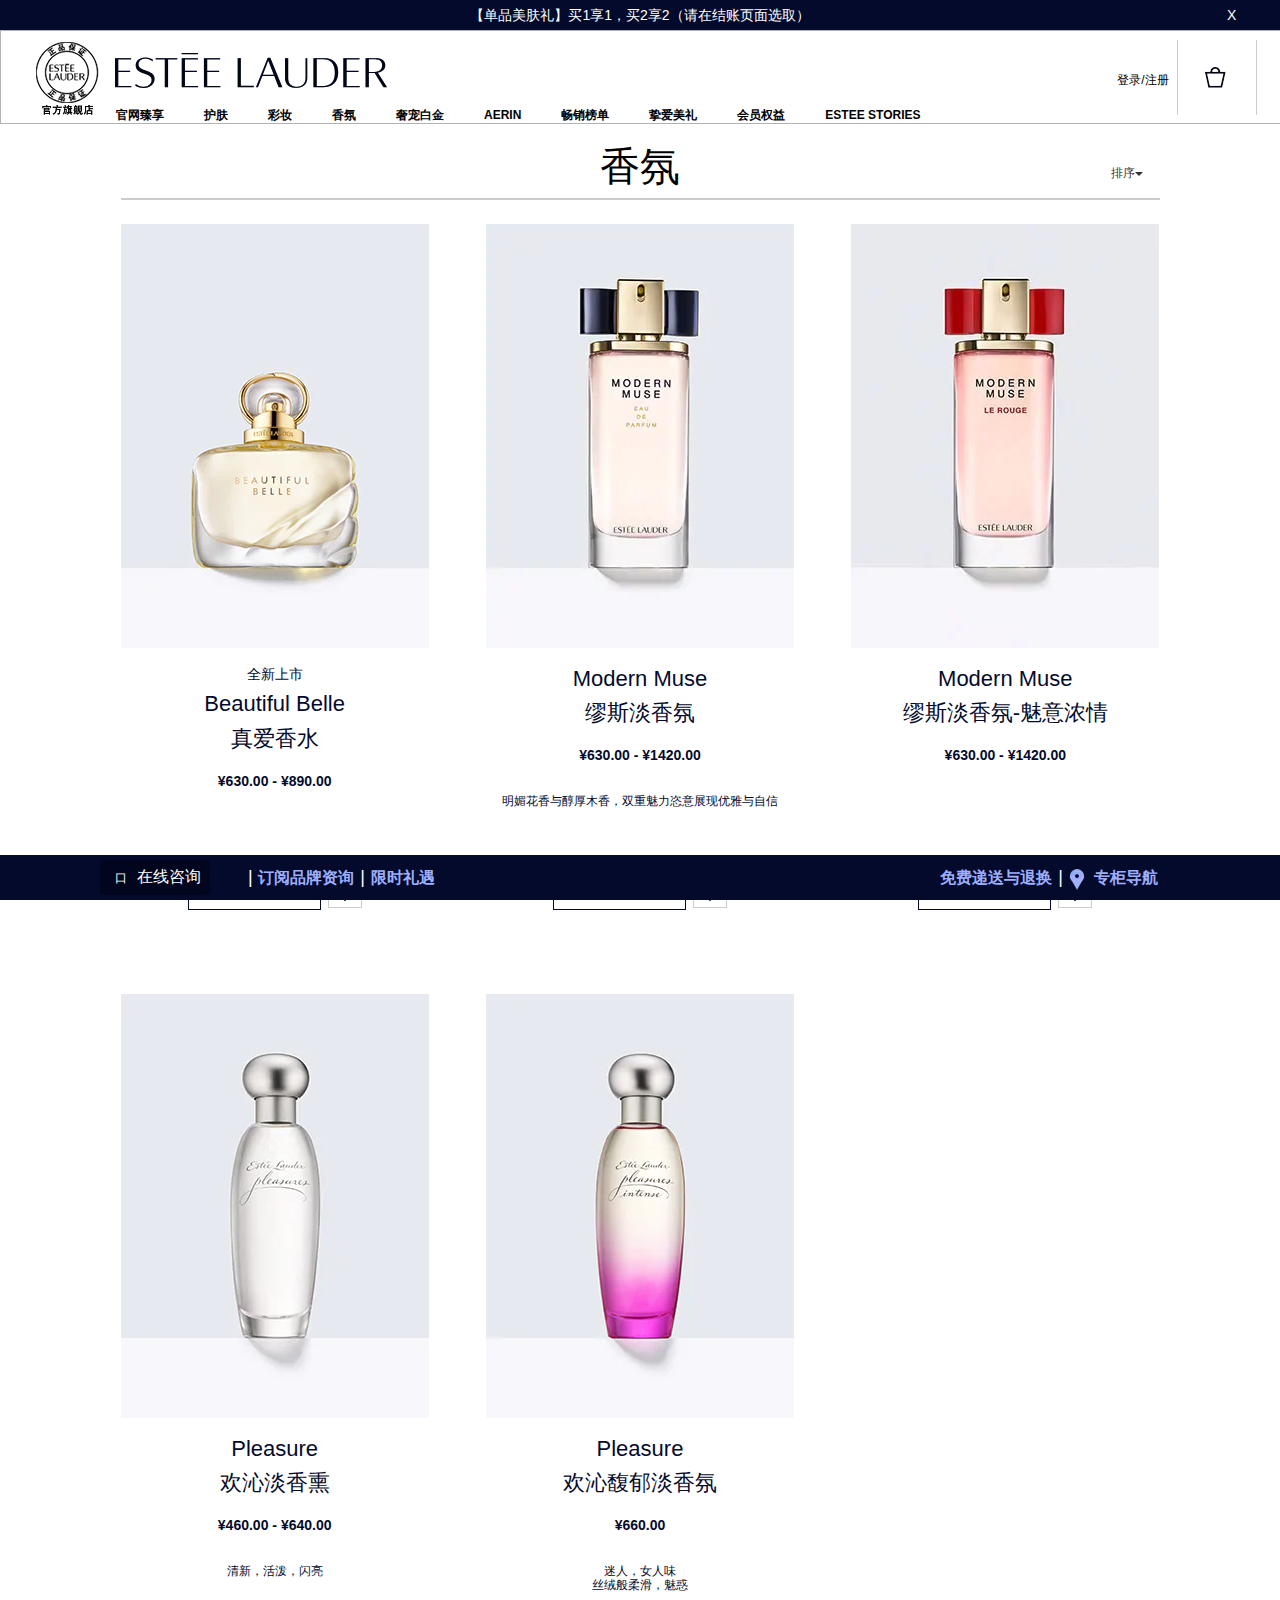
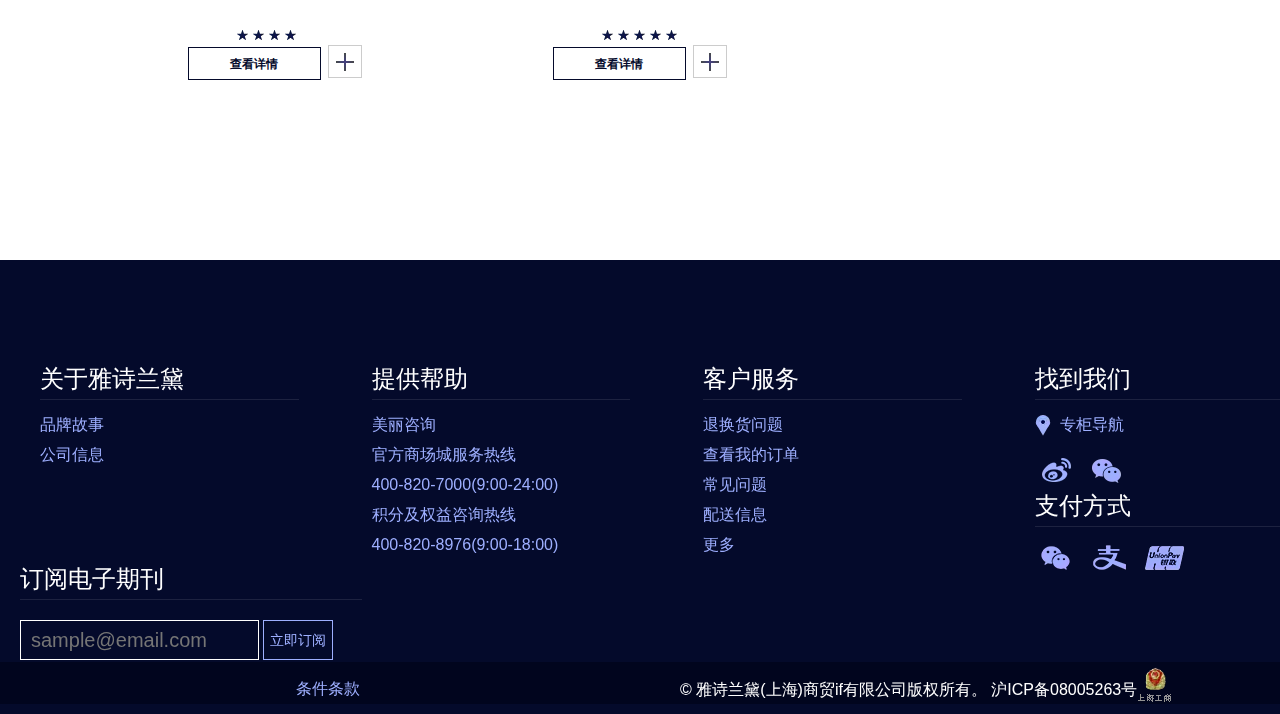
==== html/fragrant.html @ 058a7434 "estee" ====
<!DOCTYPE html>
<html lang="en">
<head>
	<meta charset="UTF-8">
	<meta http-equiv="X-UA-Compatible" content="IE=edge">
 	<meta name="viewport" content="width=device-width,minimum-scale=1.0,maximum-scale=1.0,user-scalable=no">
	<link rel="shortcut icon" href="../images/favicon (3).ico">
 	<title>香氛 | 雅诗兰黛(Estee Lauder)官方商城</title>
 	<script src="../js/jquery-1.11.1.js"></script>
  	<script src="../js/bootstrap.js"></script> 
 	<link rel="stylesheet" href="../css/bootstrap.css">
 	<link rel="stylesheet" href="../css/index.css">
  	<link rel="stylesheet" href="../css/base.css">
  	<link rel="stylesheet" href="../css/fragrant.css">
  	<link rel="stylesheet" href="../css/index-min.css">
  	<script src="../js/index.js"></script>
</head>
<body>
	<nav class="navbar navbar-default navbar-fixed-top ljm_nav">
	    <div class="ljm_navtop layout">
	    <ul>
	      <li>
	        <a href="#">【单品美肤礼】买1享1，买2享2（请在结账页面选取）</a>
	        <span>X</span>
	      </li>
	      <li>
	         <a href="#">【现货发售】全新高能小棕瓶，享高能修护2件礼</a>
	         <span>X</span>
	      </li>  
	    </ul>
	  </div>
	  <div class="container-fluid ljm_navcon layout">
	    <div class="ljm_navcon1 col-xs-12 col-sm-12 col-md-12 col-lg-12">
	      <div class="navbar-header login_nav">
	      <button type="button" class="navbar-toggle collapsed ljm_slide" data-toggle="collapse" data-target="#bs-example-navbar-collapse-1" aria-expanded="false">
	        <span class="sr-only">Toggle navigation</span>
	        <span class="icon-bar"></span>
	        <span class="icon-bar"></span>
	        <span class="icon-bar"></span>
	      </button>
	      <a class="logo" href="#"></a>
	      <a class="logotitle" href="#"></a>
	    </div>

	    <div class="collapse navbar-collapse ljm_navbar" id="bs-example-navbar-collapse-1">
	      <ul class="nav navbar-nav">
	        <li><a href="../index.html">官网臻享</a></li>
	        <li><a href="#">护肤</a></li>
	        <li><a href="#">彩妆</a></li>
	        <li><a href="fragrant.html">香氛</a></li>
	        <li><a href="#">奢宠白金</a></li>
	        <li><a href="#">AERIN</a></li>
	        <li><a href="#">畅销榜单</a></li>
	        <li><a href="#">挚爱美礼</a></li>
	        <li><a href="#">会员权益</a></li>
	        <li><a href="#">ESTEE STORIES</a></li>
	      </ul>
	    </div><!-- /.navbar-collapse -->
	    <div class="navbar user_login">
	      <div class="user_login_state">
	         <span>登录/注册</span>
	      </div>
	      <div class="user_item">
	        <i></i>
	        <span class="item_icon"></span>
	        <i></i>
	        <span class="search_icon"></span>
	      </div>
	    </div>
	    </div>
	    
	  </div><!-- /.container-fluid -->
	</nav>
	<section>
		<div class="table-responsive">
		  <div class="table layout skincare">
		    <div class="row">
	          	<dl class="col-sm-2 col-md-2 col-lg-2">
			        <dt>产品类型</dt>
			        <a href="#"><dd>洁面&卸妆</dd></a>
			        <a href="#"><dd>精华水</dd></a>
			        <a href="#"><dd>精华</dd></a>
			        <a href="#"><dd>眼霜</dd></a>
			        <a href="#"><dd>面霜</dd></a>
			        <a href="#"><dd>面膜</dd></a>
			        <a href="#"><dd>防晒隔离</dd></a>
	        	</dl>
		        <dl class="col-sm-2 col-md-2 col-lg-2">
			        <dt>肌肤需求</dt>
			        <a href="#"><dd>修护肌底</dd></a>
			        <a href="#"><dd>提拉轮廓</dd></a>
			        <a href="#"><dd>多效润养</dd></a>
			        <a href="#"><dd>凝时紧致</dd></a>
			        <a href="#"><dd>排浊保湿</dd></a>
			        <a href="#"><dd>晶透沁心</dd></a>
		        </dl>
		        <dl class="col-sm-2 col-md-3 col-lg-3">
		          	<dt>明星系列</dt>
		          	<a href="#"><dd>小棕瓶修护系列</dd></a>
		         	<a href="#"><dd>砖专研紧塑系列</dd></a>
		         	<a href="#"><dd>多效智妍系列</dd></a>
		         	<a href="#"><dd>弹力多肽系列</dd></a>
		         	<a href="#"><dd>红石榴润养系列</dd></a>
		          	<a href="#"><dd>沁水倍润系列</dd></a>
		          	<a href="#"><dd>深海藻净透系列</dd></a>
		          	<a href="#"><dd>晶透沁白系列</dd></a>
		        </dl>
		        <dl class="col-sm-5 col-md-4  col-lg-3">
		          	<img src="../images/footbanner-0730.jpg" alt="">
		          	<dt class="text-center">全新上市 高能小棕瓶</dt>
		          	<dt class="text-center">一瓶稳住10大年轻维度</dt>
		        </dl> 
	        	<span>X</span>
	        </div>    
	    </div>        
	    <div class="table layout makeup">
	        <div class="row">
		        <dl class="col-sm-2 col-md-2 col-lg-2">
			        <dt>底妆</dt>
			        <a href="#"><dd>粉底液/妆前乳</dd></a>
			        <a href="#"><dd>气垫</dd></a>
			        <a href="#"><dd>粉饼</dd></a>
			        <a href="#"><dd>遮瑕</dd></a>
			        <a href="#"><dd>腮红</dd></a>
		        </dl>
		        <dl class="col-sm-2 col-md-2 col-lg-2">
		          	<dt>眼妆</dt>
		          	<a href="#"><dd>眉笔</dd></a>
		          	<a href="#"><dd>眼影</dd></a>
		          	<a href="#"><dd>眼线</dd></a>
		          	<a href="#"><dd>睫毛膏</dd></a>
		          	<dt>唇彩</dt>
		          	<a href="#"><dd>唇膏</dd></a>
		          	<a href="#"><dd>唇釉&唇彩</dd></a>
		        </dl>
		        <dl class="col-sm-2 col-md-3 col-lg-3">
		          	<dt>明星系列</dt>
		          	<a href="#"><dd>持久无暇系列</dd></a>
		          	<a href="#"><dd>沁水系列</dd></a>
		          	<a href="#"><dd>倾慕系列</dd></a>
		          	<a href="#"><dd>倾慕修护系列</dd></a>
		          	<a href="#"><dd>花漾系列</dd></a>
		        </dl>
		        <dl class="col-sm-5 col-md-4  col-lg-3">
		          	<img src="../images/navi-bar-0808.jpg" alt="">
		          	<dt class="text-center">全新[spa级]护唇系列上市</dt>
		          	<dt class="text-center">精华修护 粉上小粉管</dt>
		        </dl>
	        	<span>X</span>
	        </div>
		</div>
	</section>
	
	<div class="content text-center">
		<h2>香氛</h2>
		<hr>
		<div class="btn-group btns">
		  	<button class="btn btn-default btn-sm dropdown-toggle" type="button" data-toggle="dropdown" aria-haspopup="true" aria-expanded="false">
		    排序<span class="caret"></span>
		  	</button>
		  	<ul class="dropdown-menu">
		    	<li>排序</li>
		    	<li>名称</li>
		    	<li>新品</li>
		    	<li>评价</li>
		    	<li>价格（从高到低）</li>
		    	<li>价格（从低到高）</li>
		  	</ul>
		</div>
		<div class="row">
		  	<div class="col-sm-12 col-md-6 col-lg-4 con_row">
			    <div class="thumbnail product">
			      	<img src="../images/xiangfen01.jpg" alt="...">
			      	<div class="caption">
			      		<a href="#">
			      			<h6>全新上市</h6>
			      			<h4>Beautiful Belle</h4>
			      			<h3>真爱香水</h3>
			      		</a>
				        <p class="price">¥630.00  - ¥890.00 </p>
				        
				        <div class="moreadd">
				        	<span class="stars"></span>
					        <span class="stars"></span>
					        <span class="stars"></span>
					        <span class="stars"></span>
					        <span class="stars"></span><br>
				        	<a href="product.html" class="more">查看详情</a><a href="#" class="add"></a>
				        </div>
			
			    	</div>
		    	</div>
			</div>
			<div class="col-sm-12 col-md-6 col-lg-4 con_row">
			    <div class="thumbnail product">
			      	<img src="../images/xiangfen02.jpg" alt="...">
			      	<div class="caption">
			      		<a href="#">
			      			<h4>Modern Muse</h4>
			      			<h3>缪斯淡香氛</h3>
			      		</a>
				        <p class="price">¥630.00  - ¥1420.00 </p>
				        <h5>明媚花香与醇厚木香，双重魅力恣意展现优雅与自信</h5>
				        <div class="moreadd">
				        	<span class="stars"></span>
					        <span class="stars"></span>
					        <span class="stars"></span>
					        <span class="stars"></span>
					        <span class="stars1"></span><br>
				        	<a href="#" class="more">查看详情</a><a href="#" class="add"></a>
				        </div>
			    	</div>
		    	</div>
			</div>
			<div class="col-sm-12 col-md-6 col-lg-4 con_row">
			    <div class="thumbnail product">
			      	<img src="../images/xiangfen03.jpg" alt="...">
			      	<div class="caption">
			      		<a href="#">
			      			<h4>Modern Muse</h4>
			      			<h3>缪斯淡香氛-魅意浓情</h3>
			      		</a>
				        <p class="price">¥630.00  - ¥1420.00 </p>
				        
				        <div class="moreadd">
				        	<span class="stars"></span>
					        <span class="stars"></span>
					        <span class="stars1"></span>
					        <span class="stars1"></span>
					        <span class="stars1"></span><br>
				        	<a href="#" class="more">查看详情</a><a href="#" class="add"></a>
				        </div>
			    	</div>
		    	</div>
			</div>
			<div class="col-sm-12 col-md-6 col-lg-4 con_row">
			    <div class="thumbnail product">
			      	<img src="../images/xiangfen04.jpg" alt="...">
			      	<div class="caption">
			      		<a href="#">
			      			<h4>Pleasure</h4>
			      			<h3>欢沁淡香熏</h3>
			      		</a>
				        <p class="price">¥460.00  - ¥640.00 </p>
				        <h5>清新，活泼，闪亮</h5>
				        
				        <div class="moreadd">
				        	<span class="stars"></span>
					        <span class="stars"></span>
					        <span class="stars"></span>
					        <span class="stars"></span>
					        <span class="stars1"></span><br>
				        	<a href="#" class="more">查看详情</a><a href="#" class="add"></a>
				        </div>
			    	</div>
		    	</div>
			</div>
			<div class="col-sm-12 col-md-6 col-lg-4 con_row">
			    <div class="thumbnail product">
			      	<img src="../images/xiangfen05.jpg" alt="...">
			      	<div class="caption">
			      		<a href="#">
			      			<h4>Pleasure</h4>
			      			<h3>欢沁馥郁淡香氛</h3>
			      		</a>
				        <p class="price">¥660.00</p>
				        <h5>迷人，女人味<br>丝绒般柔滑，魅惑</h5>
				        
				        <div class="moreadd">
				        	<span class="stars"></span>
					        <span class="stars"></span>
					        <span class="stars"></span>
					        <span class="stars"></span>
					        <span class="stars"></span><br>
				        	<a href="#" class="more">查看详情</a><a href="#" class="add"></a>
				        </div>
			    	</div>
		    	</div>
			</div>
		</div>
	</div>
	


  	<div class="brand">
    	<dl>
	        <h5>你的美丽专讯</h5>
	        <p>新品上市，时尚潮流，个性专属，为你呈现。让你时刻化身最热资讯达人。</p>
	        <a href="#">立即浏览</a>
	    </dl>
      	<dl>
	        <img src="../images/weixinma.jpg" alt="">
	        <dt>扫码关注</dt>
	        <dt>雅诗兰黛官方微信</dt>
	    </dl>
      	<span></span>
    </div>
    <div class="limited">
      	<form action="#" class="footerform">
	        <h5>注册</h5>
	        <input type="text" placeholder="邮箱地址"><input type="submit" value="提交">
	        <h6>已经有账号了？立即</h6>
	        <a href="#">登录</a>
	    </form>
      	<ul>
	        <img src="../images/footbanner-0730.jpg" alt="">
	        <li>全新上市 高能小棕瓶</li>
	        <li>一瓶稳住10大年轻维度</li>
	        <a href="#">查看详情</a>
	    </ul>
      	<ul>
	        <img src="../images/footbanner-0808-r.jpg" alt="">
	        <li>地中海水蔓系列</li>
	        <a href="#">查看详情</a>
	    </ul>
      	<span></span>
    </div>
  	<footer class="layout">
	    <div class="footer_fix">
	      	<div class="footer_top ft1">
		        <span>|</span>
		        <a href="#">订阅品牌资询</a>
		        <span>|</span>
		        <a href="#">限时礼遇</a>
		    </div>
	      	<div class="footer_top ft2">
		        <a href="#">免费递送与退换</a>
		        <span>|</span>
		        <a href="#">专柜导航</a>
		    </div>
	    </div>   
	    <menu class="menu">
	     	<dl>
		        <h3>关于雅诗兰黛</h3>
		          <a href="#"><dd>品牌故事</dd></a>
		          <a href="#"><dd>公司信息</dd></a>
		    </dl>
	      	<dl>
		        <h3>提供帮助</h3>
		        <a href="#"><dd>美丽咨询</dd></a>
		        <dt>官方商场城服务热线</dt>
		        <dt>400-820-7000(9:00-24:00)</dt>
		        <dt>积分及权益咨询热线</dt>
		        <dt>400-820-8976(9:00-18:00)</dt>
		    </dl>
	      	<dl>
		        <h3>客户服务</h3>
		        <a href="#"><dd>退换货问题</dd></a>
		        <a href="#"><dd>查看我的订单</dd></a>
		        <a href="#"><dd>常见问题</dd></a>
		        <a href="#"><dd>配送信息</dd></a>
		        <a href="#"><dd>更多</dd></a>
		    </dl>
	     	<dl>
		        <h3>找到我们</h3>
		         <a href="#"><dd>专柜导航</dd></a>
		         <br>
		         <i></i><b></b>
		         <br>
		         <h3>支付方式</h3>
		          <span></span>
		          <span></span>
		          <span></span>
		    </dl>
	    </menu> 
	    <div class="footer_form">
	        <h3>订阅电子期刊</h3>
	        <input type="text" placeholder="sample@email.com">
	        <input type="submit" value="立即订阅">
	    </div>
	    <div class="footer_bottom">
	      	<ul>
	      	    <li><span>口</span>在线咨询</li>
	      	    <li>条件条款</li>
	      	    <li class="last menu-item-container">© 雅诗兰黛(上海)商贸if有限公司版权所有。 沪ICP备08005263号<a href="http://www.sgs.gov.cn/lz/licenseLink.do?method=licenceView&amp;entyId=2012032814513766" target="_blank" title="上海工商"><img src="../images/aic_icon.png" alt="上海工商"></a></li>
	        </ul>
	    </div>
    </footer>
    <div class="fixed_right">
        <span>TOP</span>
    </div>
    <div class="ljm_modal">
	    <div class="login_modal">
	        <span></span>
	        <div class="modalbody">
	            <div class="modaltitle">加入会员</div>
	            <div class="modalcontent">
			        <input type="text" class="col-lg-9" placeholder="名"><br>
			        <input type="text" class="col-lg-9" placeholder="电子邮箱"><br>
			        <input type="text" class="col-lg-9" placeholder="密码"><label for="#"><i></i>显示密码</label>
			        <input type="text" class="col-lg-9" placeholder="手机">
			        <label for="#"><i></i><p>我已阅读和了解雅诗兰黛及本网站的<a>条款条件</a>和<a>隐私政策</a>，并且同意接受其中所有的条款。</p></label><br>
			        <label for="#"><i></i><p>我不同意雅诗兰黛及所在雅诗兰黛集团向我发送邮件、彩信或致电。</p></label>
			        <input type="submit" class="col-lg-9" value="提交注册"><br>
			        <h6 class="col-lg-9">已经注册？<a href="#">请登录</a></h6>
	      		</div>
	    	</div>
	    </div>
  	</div>
</body>
</html>
---- css/index.css ----
body{
	position: relative;
}
.ljm_nav{
	background-color: transparent !important;
	position: relative;
	overflow: hidden;
	border: none;
	margin-bottom: 0px;
	transition: 1s;
	z-index: 100;
}
.ljm_navtop{
	height: 30px;
	text-align: center;
	left: 0px;
	line-height: 30px;
	background-color: #040a2b;
	position: relative;
	top: 0px;
	overflow: hidden;
	cursor: pointer;
}
.ljm_navtop li{
	width: 1366px;
	text-align: center;
	position: absolute;
	top: 0px;
	left: 0px;
}
.ljm_navtop li:nth-of-type(1){
	opacity: 1;
}
.ljm_navtop li:nth-of-type(2){
	opacity: 0;
}
.ljm_navtop li a{
	color: #fff;
}
.ljm_navtop li a:hover{
	text-decoration: none;
}
.ljm_navtop span{
	display: inline-block;
	color: #fff;
	width: 20px;
	height: 20px;
	line-height: 20px;
	position: absolute;
	right: 2%;
	top: 5px;
}
.ljm_nav .ljm_slide:hover{
	background-color: rgba(0, 0, 0, 0);
}
.ljm_nav .login_nav{
	position: relative;
	top: -27px;
}
.login_nav .logo{
	width: 70px;
	height: 80px;
	position: absolute;
	top: 37px;
	display: inline-block;
	background: url('../images/icon.png');
	background-position: 0 -10382px;
}
.ljm_nav .logotitle{
	display: inline-block;
	width: 273px;
	height: 37px;
	position: relative;
	top: 48px;
	left: 84px;
	background: url('../images/icon.png');
	background-position: 0 -13259px;
}
.ljm_nav .ljm_navcon{
	position: relative;
}
.ljm_nav .ljm_navcon ul{
	position: relative;
	top: 0px;
	left: 75px;
}
.ljm_navbar ul li{
	position: relative;
	left: -10px;
	top: 17px;
	font-weight: bold;
	margin: 0px 3px;
}
.ljm_navcon .ljm_navbar{
	width: 900px;
	position: relative;
}
.ljm_navbar li a{
	font-size: 12px;
	color: #000 !important;
}
.user_login{
	font-size: 12px;
	color: #000;
	top: 10px;
	position: absolute;
}
.user_login .user_login_state{
	width: 60px;
	display: inline-block;
	float: left;
	position: relative;
	top: 5px;
	left: 190px;
	cursor: pointer;
}
.user_login .user_item{
	width: 120px;
	display: inline-block;
	float: right;
	position: relative;
	top: -27px;
	left: 185px;
}
.user_login .user_item i{
	display: inline-block;
	height: 75px;
	width: 1px;
	position: relative;
	border-left: 1px solid #ccc;
}
.user_login .user_item i:nth-of-type(1){
	top: 0px;
	left: 13px;
}
.user_login .user_item i:nth-of-type(2){
	top: 0px;
	left: 60px;
}
.user_login .user_item .item_icon{
	top: -26px;
	right: -35px;
	position: relative;
	display: inline-block;
	width: 24px;
	height: 22px;
	background: url('../images/icon.png');
	background-position: 0 -563px; 
	cursor: pointer;
} 
.user_login .user_item .search_icon{
	top: -26px;
	right: -80px;
	position: relative;
	display: inline-block;
	width: 24px;
	height: 22px;
	background: url('../images/icon.png');
	background-position: 0 -6014px; 
	cursor: pointer;
} 
.img_top a img{
	width: 1366px;
}
.img_con a img{
	width: 1366px;
}
section dt{
	color: #040a2b;
	font-size: 14px;
	line-height: 20px;
	margin: 8px 0;
}
section dd{
	color: #040a2b;
	font-size: 12px;
	line-height: 20px;
	margin: 8px 0;
}
section{
	width: 1366px;
	left: 50%;
	margin-left: -683px;
	position: absolute;
	color: #040a2b;
}
section a{
	color: #000;
	font-size: 12px;
}
section .skincare{
	width: 1366px;
	left: 50%;
	margin-left: -683px;
	overflow: hidden;
	position: absolute;
	top: 0px;
	background-color: #fff;
	display: none;
	z-index: 50;
}
section span{
	font-size: 22px;
	cursor: pointer;
}
section .makeup{
	width: 1366px;
	left: 50%;
	margin-left: -683px;
	overflow: hidden;
	position: absolute;
	background-color: #fff;
	display: none;
	z-index: 50;
}
section .skincare dl{
	/* width: 90px; */	
	float: left;
	/* margin: 40px 160px 0 20px; */
	padding-bottom: 30px;
	padding-top: 30px;
}
section .skincare dl:nth-of-type(4){
	/* width: 300px; */	
	cursor: pointer;
	/* margin: 40px 60px 0 155px; */
	text-align: center;
	border: 1px solid rgba(0, 0, 0, 0.5);
	box-shadow: 0px 0px 20px 5px rgba(0, 0, 0, 0.3) inset;
	margin-top: 20px;
}
section .skincare dl:nth-of-type(1){
	padding-left: 30px;
}
section .makeup dl:nth-of-type(1){
	padding-left: 30px;
}
section .makeup dl:nth-of-type(4){
	/* width: 300px; */	
	cursor: pointer;
	text-align: center;
	border: 1px solid rgba(0, 0, 0, 0.5);
	box-shadow: 0px 0px 20px 5px rgba(0, 0, 0, 0.3) inset;
	margin-top: 20px;
	/* margin: 40px 60px 0 155px; */
}
section .makeup dl{
	/* width: 90px; */	
	float: left;
	/* margin: 40px 160px 0 20px; */
	padding-bottom: 30px;
	padding-top: 30px;
}
.makeup dl:nth-of-type(2) dt:nth-of-type(2){
	margin: 15px 0 0;
}
section .skincare img{
	width: 284px;
	margin: 0 0 5px;
}
section .makeup img{
	width: 284px;
	margin: 0 0 5px;
}
---- css/base.css ----
.body{
	position: relative;
}
.layout{
	width: 1366px;
	margin: 0 auto;
}
li{
	list-style: none;
}
a{
	cursor: pointer;
	text-decoration: none;
}
a:hover{
	color: #000;
	text-decoration: underline;
}
footer{
	overflow: hidden;
	background-color: #040a2b;
}
.brand{
	width: 1366px;
	height: 19rem;
	position: absolute;
	left: 50%;
	margin-left: -683px;
	bottom: 496px;
	padding: 15px;
	overflow: hidden;
	z-index: 500;
	background-color: #040a2b;
	display: none;
}
.brand dl{
	float: left;
}
.brand h5{
	font-size: 22px;
	color: #fff;
	padding-left: 21px;
}
.brand p{
	font-size: 16px;
	color: #fff;
	padding: 4px 21px;
}
.brand a{
	width: 22%;
	height: 3rem;
	line-height: 33px;
	display: inline-block;
	border: 1px solid #9eafff;
	text-align: center;
	color: #9eafff;
	position: relative;
	left: 21px;
}
.brand img{
	float: left;
}
.brand dl:nth-of-type(1){
	width: 29%;
}
.brand dl:nth-of-type(2){
	width: 37%;
	background-color: #141b3e;
	padding: 20px;
}
.brand dt{
	color: #fff;
	font-size: 22px;
	position: relative;
	left: 30px;
}
.brand span{
	width: 21px;
	height: 12px;
	position: absolute;
	top: 10px;
	right: 10px;
	background: url('../images/icon.png') 0 -1513px;
	cursor: pointer;
}
.limited{
	width: 1366px;
	position: absolute;
	left: 50%;
	margin-left: -683px;
	bottom: 496px;
	padding: 15px;
	overflow: hidden;
	z-index: 500;
	background-color: #040a2b;
	display: none;
}
.limited span{
	width: 21px;
	height: 12px;
	position: absolute;
	top: 10px;
	right: 10px;
	background: url('../images/icon.png') 0 -1513px;
	cursor: pointer;
}
.limited .footerform{
	width: 29%;
	height: 19rem;
	left: -20px;
	float: left;
	padding: 15px;
}
.limited h5{
	font-size: 22px;
	color: #fff;
	padding-bottom: 10px;
}
.limited input[type='text']{
	width: 74%;
	line-height: 40px;
	outline: none;
	border: 1px solid #fff;
	background-color: #040a2b;
	color: #fff;
	font-size: 15px;
	text-indent: 10px;
}
.limited::-webkit-input-placeholder {
 	color: #fff;
}
.limited input[type='text']::-moz-placeholder {/* Firefox 18- */
  	color: #fff;
}
.limited input[type='text']::-moz-placeholder{/* Firefox 19+ */
 	color: #fff;
}
.limited::-ms-input-placeholder {
 	color: #fff;
}
.limited input[type='submit']{
	width: 7rem;
	height: 44px;
	color: #9eafff;
	border: 1px solid #9eafff;
	background-color: #040a2b;
	position: relative;
	left: 10px;
	margin: 0 0 15px;
}
.limited h6{
	color: #fff;
}
.limited .footerform a{
	float: right;
	color: #9eafff;
	font-size: 12px;
	position: relative;
	top: -25px;
	left: -62%;
	text-decoration: underline;
}
.limited a:hover{
	color: #fff;
}
.limited ul{
	float: left;
	padding: 15px;
}
.limited ul:nth-of-type(1){
	width: 35%;
	background-color: #141b3e;
	padding: 20px;
}
.limited img{
	float: left;
}
.limited li{
	font-size: 22px;
	color: #fff;
	position: relative;
	left: 20px;
	margin: 0 0 3px;
}
.limited ul:nth-of-type(2){
	width: 34%;
	padding: 20px;
}
.limited ul a{
	width: 22%;
	height: 3rem;
	line-height: 33px;
	display: inline-block;
	border: 1px solid #9eafff;
	text-align: center;
	color: #9eafff;
	position: relative;
	top: 50px;
	left: 20px;
}
footer .footer_fix{
	width: 1366px;
	background-color: #040a2b;
	height:45px; 
	position: fixed;
	bottom: 0px;
}
footer .footer_top a{
	display: inline-block;
	color: #9eafff;
	font-weight: 700;
	font-size: 16px;
	cursor: pointer;
}
.footer_top span{
	color: #fff;
	font-size: 18px;
	margin: 0 2px;
}
footer .footer_top a:hover{
	color: #fff;
	text-decoration: none;
}
.ft1{
	float: left;
	position: relative;
	left: 18%;
	top: 10px;
}
.ft2{
	width: 250px;
}
.ft2 a:nth-of-type(2){
	width: 90px;
	display: inline-block;
	background: url('../images/icon.png');
	background-position:  0 -3504px;
	padding-left: 25px;
}
.ft2 a:nth-of-type(2):hover{
	background: url('../images/icon.png');
	background-position:  0 -3550px;
}
.menu{
	width: 100%;
	overflow: hidden;
	position: relative;
	top: 75px;
}
.menu dt,dd{
	line-height: 30px;
	font-size: 16px;
	color: #9eafff;
	font-weight: normal;
}
.menu h3{
	line-height: 40px;
	width: 78%;
	color: #fff;
	border-bottom: 1px solid rgba(255,255,255,0.1);
}
.menu dl:nth-of-type(4){
	position: relative;
	top: 0px;
	left: 0px;
}
.menu dl:nth-of-type(4) a{
	width: 90px;
	display: inline-block;
	background: url('../images/icon.png');
	background-position:  0 -3501px;
	padding-left: 25px;
}
.menu dl:nth-of-type(4) a:hover{
	background: url('../images/icon.png');
	background-position:  0 -3547px;
}
.menu dl dd:hover{
	color: #fff;
}
.menu i,b{
	width: 41px;
	height: 41px;
	display: inline-block;
	margin: 10px 10px -30px 0;
}
.menu i{
	background: url('../images/icon.png');
	background-position: 0 -10746px;
}
.menu i:hover{
	background-position: 0 -10812px;
}
.menu b{
	background: url('../images/icon.png');
	background-position: 0 -10614px;
}
.menu b:hover{
	background-position: 0 -10680px;
}
.menu span{
	width: 41px;
	height: 41px;
	display: inline-block;
	margin: 0px 10px 0 0;
}
.menu span:nth-of-type(1){
	background-image: url('../images/weixin-icon.png');
}
.menu span:nth-of-type(2){
	background-image: url('../images/zhifubao.png');
}
.menu span:nth-of-type(3){
	background-image: url('../images/yinlian.png');
}
.footer_form{
	color: #fff;
	width: 25%;
	position: relative;
	left: 20px;

}
.footer_form h3{
	line-height: 40px;
	border-bottom: 1px solid rgba(255,255,255,0.1);
	margin-bottom: 20px;
}
.footer_form input[type='text']{
	width: 70%;
	background-color: #040a2b;
	height: 40px;
	border: 1px solid #fff;
	color: #fff;
	outline: none;
	padding-left: 10px;
	font-size: 20px;
}
.footer_form input[type='submit']{
	height: 40px;
	background-color: #040a2b;
	outline: none;
	color: #9eafff;
	border: 1px solid #9eafff;
	position: relative;
	top: -2px;
}
.footer_bottom{
	width: 100%;
	background-color: #01051e;
}
.footer_bottom ul{
	overflow: hidden;
}
.footer_bottom ul li{
	float: left;
	font-size: 16px;
}
.footer_bottom li:nth-of-type(1){
	width: 110px;
	line-height: 34px;
	position: fixed;
	left: 100px;
	bottom: 5px;
	color: #fff;
	background-color: #01051e;
	border-radius: 8%;
	padding-left: 15px;
	cursor: pointer;
	z-index: 502;
}
.footer_bottom span{
	font-size: 12px;
	margin-right: 10px;
}
.footer_bottom li:nth-of-type(2){
	position: relative;
	left: 20%;
	top: 16px;
	color: #9eafff;
}
.footer_bottom li.last{
	position: relative;
	left: 56%;
	color: #fff;
	top: 8px;
}
.footer_bottom li.last img{
	position: relative;
	top: -10px;
}
.fixed_right span{
	width: 60px;
	height: 60px;
	text-align: center;
	position: fixed;
	font-size: 18px;
	bottom: 15%;
	right: 10%;
	color: #fff;
	background: url('../images/icon.png');
	background-position: -5px -228px;
	opacity: 0;
}
.ljm_modal{
	width: 100%;
	height: 100%;
	position: fixed;
	top: 0;
	left: 0;
	z-index: 300;
	background-color: rgba(4, 10, 43, 0.9);
	display: none;
}
.login_modal{
	width: 1022px;
	height: 631px;
	position: absolute;
	top: 50px;
	left: 50%;
	margin-left: -511px;
	background-color: #fff;
	z-index: 500;
}
.login_modal span{
	width: 28px;
	height: 28px;
	display: inline-block;
	position: absolute;
	top: 30px;
	right: 50px;
	background: url('../images/icon.png');
	background-position: 0 -742px;
	z-index: 501;
	cursor: pointer;
}
.modalbody{
	width: 100%;
	top: 15%;
	position: relative;
	margin: 0 auto;
}
.modaltitle{
	font-size: 30px;
	text-align: center;
	margin-bottom: 10px;
}
.modalcontent{
	width: 310px;
	margin: 0 auto;
	position: relative;
	left: 50px;
	overflow: hidden;
}
.modalcontent input[type='text']{
	height: 30px;
	background-color: #fff;
	color: #aaa;
	border: 1px solid rgba(0, 0, 0, 0.3);
	outline: none;
	margin: 5px 0;
	padding: 3px 10px;
	box-shadow: 1px 1px 2px 1px rgba(0, 0, 0, 0.1) inset;
}
.modalcontent i{
	display: inline-block;
	width: 15px;
	height: 15px;
	border: 1px solid #ccc;
	position: relative;
	top: 2px;
	margin: 0 3px;
}
.modalcontent label:nth-of-type(2) i{
	border: 1px solid #040a2b;
	background: url('../images/icon.png');
	background-position: 0 -1025px;
}
label{
	position: relative;
	top: 10px;
	line-height: 20px;
	font-size: 12px;
	cursor: pointer;
}
label:nth-of-type(2){
	width: 260px;
	height: 35px;
}
label:nth-of-type(3){
	width: 260px;
	height: 35px;
}
label a{
	color: #040a2b;
	text-decoration: underline;
	font-weight: normal;
}
label p{
	position: relative;
	top: -21px;
	left: 20px;
	color: #040a2b;
	font-weight: normal;
}
.modalcontent input[type='submit']{
	height: 40px;
	background-color: #040a2b;
	color: #fff;
	border: 1px solid #040a2b;
}
.modalcontent h6{
	margin: 30px 0 0;
	font-size: 16px;
	color: #040a2b;
	padding-left: 0px;
}
.modalcontent h6 a{
	text-decoration: underline;
	font-size: 16px;
	color: #040a2b;
}
---- css/fragrant.css ----
.ljm_navcon{
	border: 1px solid rgba(0, 0, 0, 0.3);
}
section .skincare{
	border: 1px solid rgba(0, 0, 0, 0.6);
	box-shadow: 0px 0px 20px 5px rgba(0, 0, 0, 0.3) inset;
}
section .makeup{
	border: 1px solid rgba(0, 0, 0, 0.6);
	box-shadow: 0px 0px 20px 5px rgba(0, 0, 0, 0.3) inset;
}
section .makeup{
	border: 1px solid rgba(0, 0, 0, 0.6);
}
section .skincare dl:nth-of-type(1) {
    padding-left: 30px;
}
.content{
	width: 1066px;
	margin: 0 auto;
	position: relative;
	margin-bottom: 100px;
}
.content h2{
	font-weight: 400;
	font-size: 40px;
	color: #000;
}
.content hr{
	width: 1037px;
	margin-top: 5px;
	border: 1px solid #ccc;
}
.product{
	border:none;
	height: 750px;
	position: relative;
}
.product .moreadd{
	position: absolute;
	bottom: 60px;
	left: 50%;
	margin-left: -87px;
}
.product .moreadd a{
	font-size: 12px;
	font-weight: bold;
}
.product h6{
	font-size: 14px;
}
.product h3,h4{
	font-size: 22px;
	margin: 10px;
}
.product p{
	font-weight: bold;
	margin: 20px 0;
}
.product h5{
	font-size: 12px;
	margin: 30px 0;
}
.product p,h5,h6{
	color: #040a2b;
}
.product .stars{
	width: 12px;
    height: 10px;
    display: inline-block;
    background: url('../images/star.png');
	
}
.product .stars1{
	width: 12px;
    height: 10px;
    display: inline-block;
    background: url('../images/star1.png');
	
}
.product .more{
	width: 133px;
	display: inline-block;
	height: 33px;
    line-height: 33px;
    border: 1px solid #040a2b;
}
.product .add{
	background: url('../images/icon.png');
	background-position: 0 -400px;
    width: 34px;
    height: 33px;
    line-height: 33px;
    display: inline-block;
    margin-left: 7px;
    margin-top: -10px;
    border: 1px solid #cccccc;
    position: relative;
    top: 10px;
}
.content .btns{
	width: 175px;
	height: 33px;
	line-height: 33px;
	position: absolute;
	top: 15px;
	right: 20px;	
	font-size: 12px;
}
.content .btn{
	width: 100%;
	border: none;
	outline: none;
	background-color: #fff;
	text-align: right;
}
.content .btns ul{
	border: 1px solid #040a2b;
	border-radius: 0px;
}
.content .btns li{
	margin-left: 20px;
}
.product a{
	color: #040a2b;
	text-decoration: none;
}
.fixed_right span{
	color: #000;
	background-position: -5px -308px;
}
@media (max-width: 767px){
	.content{
		width: 100%;
	}
	.content .btn{
		width: 65%;
		position: relative;
		right: -75px;	
	}
	.content .btns ul{
		position: relative;
		top: 0px;
		left: 35px;
	}
}
@media (min-width: 768px) and (max-width: 992px){
	.content{
		width: 100%;
	}
}
@media (min-width: 993px) and (max-width: 1200px){
	.content{
		width: 100%;
	}
}
---- css/index-min.css ----
@media (max-width:767px){
	body{
		overflow-x: hidden;
		position: relative;
	}
	html{
		overflow-x: hidden;
	}
	.ljm_nav{
		position: relative;
		margin-bottom: -20px !important;
	}
	.ljm_navtop{
		width: 100%;
		height: 30px;
		text-align: center;
		left: 0px;
		line-height: 30px;
		background-color: #040a2b;
	}
	.ljm_navtop li{
		width: 100%;
	}
	.ljm_navcon{
		width: 100%;
		position: relative;
		overflow: hidden;
	}
	.login_nav .logo{
		width: 70px;
		height: 91px;
		top: 28px;
		position: relative;
		left: -191px;
		display: inline-block;
	}
	.ljm_nav .logotitle{
		width: 188px;
		top: 45px;
		left: 66px;
		float: left;
		background-position: 0 -13128px;
	}
	.ljm_slide{
		width: 38px;
		position: fixed;
		top: 42px;
		left: -5px;
		border: none;
	}
	.ljm_navcon .ljm_navbar{
		width: 100%;
	}
	.ljm_nav .ljm_navcon ul{
		position: relative;
		top: 10px;
		left: 0px;
	}
	.ljm_navbar ul li{
		position: relative;
		left: 0px;
		top: -20px;
		border-bottom: 1px solid #ccc;
	}
	.ljm_navbar li a{
		font-size: 20px;
		color: #000 !important;
	}
	.user_login{
		position: absolute;
		font-size: 12px;
		left: 11%;
		top: 24px;
	}
	.user_login .user_login_state{
		position: relative;
		left: 244px;
		top: 7px;
	}
	.user_login .user_item{
		position: relative;
		top: 28px;
		left: 197px;
	}
	.user_login .user_item .item_icon{
		position: relative;
		left: 40px;
		top: -25px;
	}
	.user_login .user_item .search_icon{
		position: relative;
		left: 40px;
		top: -25px;
	}
	.user_login .user_item i{
		display: none;
	}
	section .skincare{
		opacity: 0;
	}
	section .makeup{
		opacity: 0;
	}
	.img_top a img{
		width: 100vw;
	}
	.img_con a img{
		width: 100vw;
	}
	footer .footer_fix{
		width: 100%;
	}
	footer .footer_top a{
		font-size: 14px;
	}
	.ft1{
		position: relative;
		left: 0%;
	}
	.ft2{
		position: relative;
		left: 15rem;
		top: -15px;
	}
	.brand{
		width: 100%;
		height: 32rem;
		position: absolute;
		bottom: 496px;
		left: 50%;
		margin-left: -50%;
	}
	.brand dl:nth-of-type(1){
		width: 100%;
		height: 12rem;
	}
	.brand dl:nth-of-type(2){
		width: 100%;
	}
	.limited{
		width: 100%;
		height: 50rem;
		position: absolute;
		bottom: 496px;
		left: 50%;
		margin-left: -50%;
	}
	.limited .footerform{
		width: 85%;
		height: 15rem;
	}
	.limited input[type='submit'] {
		left: 200px;
		top: -43px;
	}
	.limited .footerform h6{
		position: relative;
		top: -43px;
	}
	.limited .footerform a {
		position: relative;
		top: -69px;
		left: -125px;
	}
	.limited ul a {
		top: 10px;
	}
	.limited ul:nth-of-type(1){
		width: 100%;
	}
	.limited ul:nth-of-type(2){
		width: 100%;
	}
	.footer_bottom li:nth-of-type(1){
		left: 0%;
		bottom: 5%;
	}
	.menu{
		height: 270px;
		position: relative;
		top: -20px;
		margin-bottom: -25px;
	}
	.menu dl{
		width: 100%;
		height: 5vw;
	}
	.menu dt,dd{
		display: none;
	}
	.menu i,b{
		display: none;
	}
	.menu span{
		position: relative;
		top: -75px;
	}
	.menu dl:nth-of-type(4){
		height: 10vw;
		position: relative;
		top: -40px;
		padding-top: 15px;
	}
	.menu dl:nth-of-type(4) h3:nth-of-type(2){
		position: relative;
		top: -72px;
	}
	.footer_bottom{
		width: 100vw;
	}
	.footer_bottom li.last{
		font-size: 14px;
		width: 100vw;
		position: relative;
		top: 10px;
		left: -20px;
	}
	.fixed_right span{
		bottom: 9%;
		right: 10%;
	}
	.login_modal span{
		top: 80px;
		right: 20px;
		position: fixed;
	}
}
@media (min-width: 768px) and (max-width: 991px){
	body{
		overflow-x: hidden;
		position: relative;
	}
	html{
		overflow-x: hidden;
	}
	.ljm_navtop{
		width: 100%;
	}
	.ljm_navtop li{
		width: 100%;
	}
	.user_login{
		top: 33px;
		left: 25%;
		font-size: 12px;
	}
	.user_login .user_login_state{
		left: 297px;
	}
	.user_login .user_item{
		top: 27px;
	}
	.user_login .user_item i{
		display: none;
	}
	.user_login .user_item .item_icon{
		right: -110px;
	}
	.user_login .user_item .search_icon{
		right: -112px;
	}
	.ljm_navbar{
		width: 100%;
	}
	.ljm_navbar ul li{
		margin: 0px -1%;
	}
	.ljm_navbar li a:hover{
		text-decoration: underline;
	}
	section{
		width: 100vw;
		left: 50%;
		margin-left: -50%;
	}
	section a{
		color: #000;
		font-size: 12px;
	}
	section .skincare{
		width: 100%;
		left: 50%;
		margin-left: -50%;
	}
	section span{
		font-size: 22px;
		cursor: pointer;
		position: relative;
		top: 5px;
		left: 4%;
	}
	section .makeup{
		width: 100%;
		left: 50%;
		margin-left: -50%;
	}
	section .skincare dl{
		float: left;
		/* width: 11rem;	
		margin: 1rem;
		padding-bottom: 1rem; */
	}
	section .skincare dl:nth-of-type(4){
		cursor: pointer;
		/* width: 11%;	
		margin-left: 4rem; */
	}
	section .makeup dl:nth-of-type(4){
		cursor: pointer;
		/* width: 11%;	
		margin-left: 4rem; */
	}
	section .makeup dl{
		float: left;
		/* width: 11%;	
		margin: 2rem;
		padding-bottom: 1rem; */
	}
	.makeup dl:nth-of-type(2) dt:nth-of-type(2){
		margin: 15px 0 0;
	}
	.img_top a img{
		width: 100vw;
	}
	.img_con a img{
		width: 100vw;
	}
	.footer_fix{
		width: 100%;
	}
	.ft1{
		position: relative;
		left: 5%;
	}
	.ft2{
		position: relative;
		left: 42rem;
		top: -15px;
	}
	.brand{
		width: 100%;
		position: absolute;
		left: 50%;
		margin-left: -50%;
	}
	.brand dl:nth-of-type(1){
		width: 40%;
		height: 12rem;
	}
	.brand dl:nth-of-type(2){
		width: 55%;
	}
	.limited{
		width: 100%;
		position: absolute;
		left: 50%;
		margin-left: -50%;
	}
	.limited .footerform input[type='text']{
		width: 50%;
	}
	.limited .footerform a{
		position: relative;
		left: -22%;
	}
	.limited ul:nth-of-type(1) img{
		width: 40%;
	}
	.limited ul:nth-of-type(1) a{
		width: 40%;
		position: relative;
		top: 0%;
		left: 15%;
	}
	.limited ul:nth-of-type(2) img{
		width: 40%;
	}
	.limited ul li{
		font-size: 16px;
	}
	.limited ul:nth-of-type(2) a{
		width: 40%;
		position: relative;
		top: 0%;
		left: 10%;
	}
	.menu{
		width: 100vw;
		position: relative;
		top: -10px;
	}
	.menu dl{
		width: 25%;
		height: 255px;
		float: left;
		margin-top: -10px;
	}
	.footer_bottom li:nth-of-type(1){
		left: -1%;
		bottom: 5%;
	}
	.footer_bottom li:nth-of-type(2){
		position: relative;
		left: 10vw;
	}
	.footer_bottom li:nth-of-type(3){
		position: relative;
		left: 15vw;
	}	
	.login_modal{
		width: 100vw;
		left: 50%;
		margin-left: -50%;
	}
}
@media (min-width: 992px) {
	body{
		overflow-x: hidden;
		position: relative;
	}
	html{
		overflow-x: hidden;
	}
	.ljm_navtop{
		width: 100%;
	}
	.ljm_navtop li{
		width: 100%;
	}
	.ljm_navbar{
		width: 72%;
	}
	.ljm_navbar ul li{
		margin: 0px 0%;
	}
	.user_login{
		left: 45%;
		top: 33px;
		font-size: 12px;
	}
	section{
		width: 100%;
		left: 50%;
		margin-left: -50%;
	}
	section a{
		color: #000;
		font-size: 12px;
	}
	section .skincare{
		width: 100%;
		left: 50%;
		margin-left: -50%;
	}
	section span{
		font-size: 22px;
		cursor: pointer;
		position: relative;
		top: 5px;
		left: 4%;
	}
	section .makeup{
		width: 100%;
		left: 50%;
		margin-left: -50%;
	}
	section .skincare dl{
		/* width: 13%;	 */
		float: left;
		/* margin: 3rem;
		padding-bottom: 1.5rem; */
	}
	section .skincare dl:nth-of-type(4){
		/* width: 13%;	 */
		cursor: pointer;
		margin-left: 0rem;
	}
	section .makeup dl:nth-of-type(4){
		/* width: 13%;	 */
		cursor: pointer;
		margin-left: 0rem;
	}
	section .makeup dl{
		/* width: 13%;	 */
		float: left;
		/* margin: 3rem;
		padding-bottom: 1.5rem; */
	}
	.makeup dl:nth-of-type(2) dt:nth-of-type(2){
		margin: 15px 0 0;
	}
	.img_top a img{
		width: 100vw;
	}
	.img_con a img{
		width: 100vw;
	}
	.footer_fix{
		width: 100%;
	}
	.ft1{
		position: relative;
		left: 5%;
	}
	.ft2{
		position: relative;
		left: 60rem;
	}
	.brand{
		width: 100%;
		position: absolute;
		left: 50%;
		margin-left: -50%;
	}
	.brand dl:nth-of-type(1){
		width: 40%;
		height: 12rem;
	}
	.brand dl:nth-of-type(2){
		width: 45%;
	}
	.limited{
		width: 100%;
		position: absolute;
		left: 50%;
		margin-left: -50%;
	}
	.limited .footerform input[type='text']{
		width: 50%;
	}
	.limited .footerform a{
		position: relative;
		left: -22%;
	}
	.limited ul:nth-of-type(1) img{
		width: 40%;
	}
	.limited ul:nth-of-type(2) img{
		width: 40%;
	}
	.limited ul li{
		font-size: 16px;
	}
	.limited ul:nth-of-type(1) a{
		width: 40%;
		position: relative;
		top: 0%;
		left: 15%;
	}
	.limited ul:nth-of-type(2) a{
		width: 40%;
		position: relative;
		top: 0%;
		left: 10%;
	}
	.menu dl{
		width: 20%;
		height: 255px;
		float: left;
		margin-top: -10px;
	}
	.footer_bottom li:nth-of-type(1){
		left: -1%;
		bottom: 5%;
	}
	.footer_bottom li:nth-of-type(3){
		position: relative;
		left: 35vw;
	}
	.login_modal{
		width: 1022px;
		left: 50%;
		margin-left: -511px;
	}
}
@media (min-width: 1200px){
	body{
		overflow-x: hidden;
		position: relative;
	}
	html{
		overflow-x: hidden;
	}
	.ljm_navtop li{
		width: 100vw;
	}
	.ljm_navtop li span{
		right: 3vw;
	}
	.img_top a img{
		width: 100vw;
	}
	.img_con a img{
		width: 100vw;
	}
	.ljm_nav{
		position: relative;
		overflow: hidden;
	}
	.ljm_navbar{
		width: 100%;
	}
	.ljm_navbar ul li{
		margin: 0px 5px;
	}
	.user_login{
		font-size: 12px;
		color: #000;
		top: 35px;
		right: 250px;
		position: absolute;
	}
	.user_login .user_login_state{
		left: 500px;
	}
	.user_login .user_item i{
		display: inline-block;
		height: 75px;
		width: 1px;
		position: relative;
		border-left: 1px solid #ccc;
	}
	.user_login .user_item i:nth-of-type(1){
		top: 0px;
		left: 13px;
	}
	.user_login .user_item i:nth-of-type(2){
		top: 0px;
		left: 60px;
	}
	.user_login .user_item .item_icon{
		top: -26px;
		right: -35px;
		position: relative;
		display: inline-block;
		width: 24px;
		height: 22px;
		background: url('../images/icon.png');
		background-position: 0 -563px; 
		cursor: pointer;
	} 
	.user_login .user_item .search_icon{
		top: -26px;
		right: -80px;
		position: relative;
		display: inline-block;
		width: 24px;
		height: 22px;
		background: url('../images/icon.png');
		background-position: 0 -6014px; 
		cursor: pointer;
	} 
	/* section{
		width: 1366px;
		left: 50%;
		margin-left: -683px;
		position: absolute;
	} */
	section a{
		color: #000;
		font-size: 12px;
	}
	section .skincare{
		width: 100vw;
		left: 50%;
		margin-left: -50%;
	}
	section span{
		font-size: 22px;
		cursor: pointer;
		position: relative;
		top: 5px;
		left: 12%;
	}
	section .makeup{
		width: 100vw;
		left: 50%;
		margin-left: -50%;
	}
	section .skincare dl{
		/* width: 13%;	 */
		float: left;
		/* margin: 3rem;
		padding-bottom: 2rem; */
	}
	section .skincare dl:nth-of-type(4){
		/* width: 20%;	 */
		cursor: pointer;
		margin-left: 0rem;
	}
	section .makeup dl:nth-of-type(4){
		/* width: 20%; */	
		cursor: pointer;
		margin-left: 0rem;
	}
	section .makeup dl{
		/* width: 13%; */	
		float: left;
		/* margin: 3rem;
		padding-bottom: 2rem; */
	}
	.makeup dl:nth-of-type(2) dt:nth-of-type(2){
		margin: 15px 0 0;
	}
	.img_top a img{
		width: 100%;
	}
	.img_con a img{
		width: 100%;
	}
	.footer_fix{
		width: 1366px;
	}
	.ft1{
		float: left;
		position: relative;
		left: 18%;
		top: 10px;
	}
	.ft2{
		float: left;
		position: relative;
		left: 55%;
		top: 10px;
	}
	footer .footer_fix{
		width: 1366px;
		background-color: #040a2b;
		height:45px; 
		position: fixed;
		bottom: 0px;
	}
	.menu dl{
		width: 25%;
		float: left;
	}
	.footer_bottom li:nth-of-type(1){
		width: 110px;
		line-height: 34px;
		position: fixed;
		left: 100px;
		bottom: 5px;
		color: #fff;
		background-color: #01051e;
		border-radius: 8%;
		padding-left: 15px;
		cursor: pointer;
	}
	.footer_bottom li:nth-of-type(2){
		position: relative;
		left: 20vw;
	}
	.footer_bottom li:nth-of-type(3){
		position: relative;
		left: 45vw;
	}
}
@media (min-width: 1366px) {
	body{
		overflow-x: hidden;
		position: relative;
	}
	html{
		overflow-x: hidden;
	}
	.ljm_navtop{
		width: 1366px;
	}
	.ljm_navtop li{
		width: 1366px;
		text-align: center;
		position: absolute;
		top: 0px;
		left: 50%;
		margin-left: -683px;
	}
	.ljm_navtop li span{
		right: 1vw;
	}
	section .skincare{
		width: 1366px;
		left: 50%;
		margin-left: -683px;
	}
	section .makeup{
		width: 1366px;
		left: 50%;
		margin-left: -683px;
	}
	.brand{
		width: 1366px;
		height: 19rem;
		position: absolute;
		left: 50%;
		margin-left: -683px;
		bottom: 496px;
		padding: 15px;
		overflow: hidden;
		z-index: 500;
		background-color: #040a2b;
		display: none;
	}
	.brand h5{
		font-size: 22px;
		color: #fff;
		padding-left: 21px;
	}
	.brand p{
		font-size: 16px;
		color: #fff;
		padding: 4px 21px;
	}
	.brand a{
		width: 22%;
		height: 3rem;
		line-height: 33px;
		display: inline-block;
		border: 1px solid #9eafff;
		text-align: center;
		color: #9eafff;
		position: relative;
		left: 21px;
	}
	.brand img{
		float: left;
	}
	.brand dl:nth-of-type(1){
		width: 29%;
	}
	.brand dl:nth-of-type(2){
		width: 37%;
		background-color: #141b3e;
		padding: 20px;
	}
	.limited{
		width: 1366px;
		height: 19rem;
		position: absolute;
		left: 50%;
		margin-left: -683px;
		bottom: 496px;
		padding: 15px;
		overflow: hidden;
		z-index: 500;
		background-color: #040a2b;
		display: none;
	}
	.limited .footerform{
		width: 29%;
		height: 19rem;
		left: -20px;
		float: left;
		padding: 15px;
	}
	.limited h5{
		font-size: 22px;
		color: #fff;
		padding-bottom: 10px;
	}
	.limited input[type='text']{
		width: 74%;
		line-height: 40px;
		outline: none;
		border: 1px solid #fff;
		background-color: #040a2b;
		color: #fff;
		font-size: 15px;
		text-indent: 10px;
	}
	.limited .footerform a{
		float: right;
		color: #9eafff;
		font-size: 12px;
		position: relative;
		top: -25px;
		left: -62%;
		text-decoration: underline;
	}
	.limited ul{
		float: left;
		padding: 15px;
	}
	.limited ul:nth-of-type(1){
		width: 35%;
		background-color: #141b3e;
		padding: 20px;
	}
	.limited ul li{
		font-size: 22px;
		color: #fff;
		position: relative;
		left: 20px;
		margin: 0 0 3px;
	}
	.limited ul:nth-of-type(2){
		width: 34%;
		padding: 20px;
	}
	.limited ul:nth-of-type(1) a{
		width: 22%;
		position: relative;
		left: 5%;
	}
	.limited ul:nth-of-type(2) a{
		width: 22%;
		position: relative;
		left: 5%;
	}
}
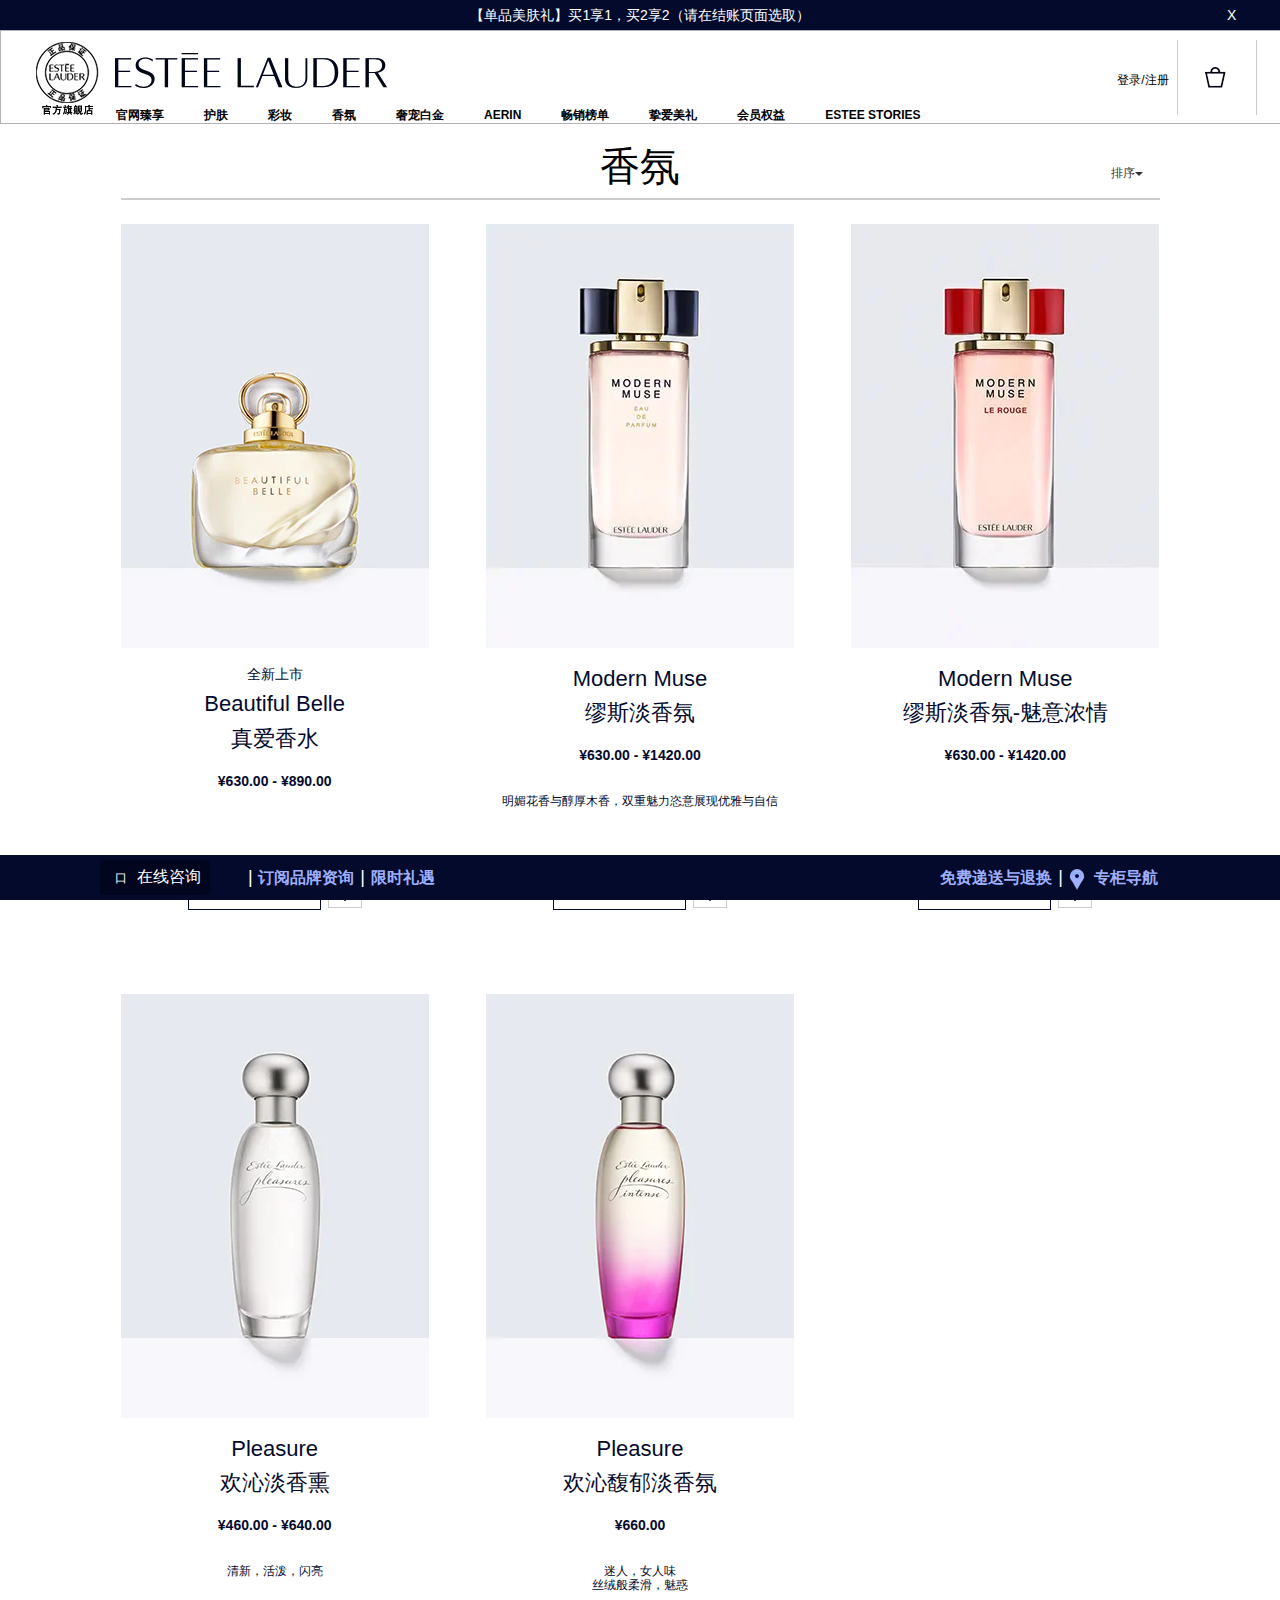
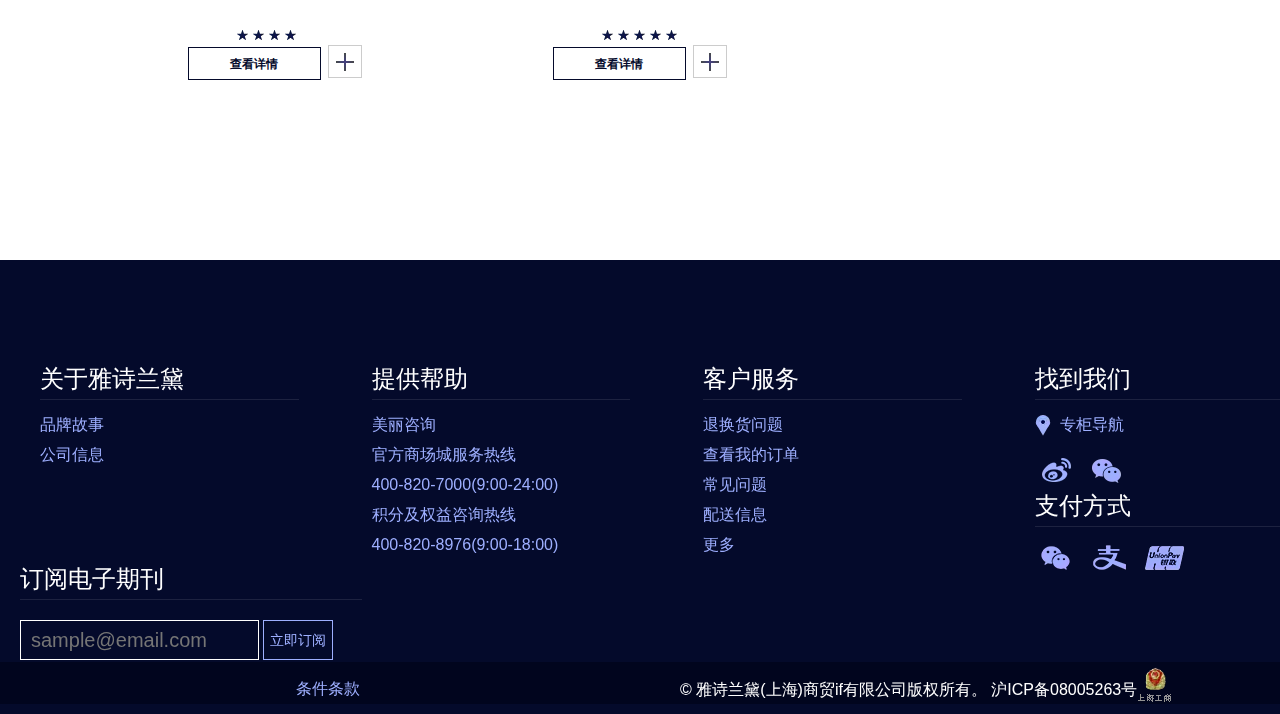
==== commit 477e2dd2: "estee4" ====
--- a/html/fragrant.html
+++ b/html/fragrant.html
@@ -385,7 +385,7 @@
 	        <div class="modalbody">
 	            <div class="modaltitle">加入会员</div>
 	            <div class="modalcontent">
-			        <input type="text" class="col-lg-9" placeholder="名"><br>
+			        <input type="text" class="col-lg-9" placeholder="姓名"><br>
 			        <input type="text" class="col-lg-9" placeholder="电子邮箱"><br>
 			        <input type="text" class="col-lg-9" placeholder="密码"><label for="#"><i></i>显示密码</label>
 			        <input type="text" class="col-lg-9" placeholder="手机">
--- a/css/base.css
+++ b/css/base.css
@@ -228,7 +228,8 @@
 	top: 10px;
 }
 .ft2{
-	width: 250px;
+	float: left;
+	top: 10px;
 }
 .ft2 a:nth-of-type(2){
 	width: 90px;
--- a/css/index-min.css
+++ b/css/index-min.css
@@ -119,8 +119,7 @@
 	}
 	.ft2{
 		position: relative;
-		left: 15rem;
-		top: -15px;
+		left: 0%;
 	}
 	.brand{
 		width: 100%;
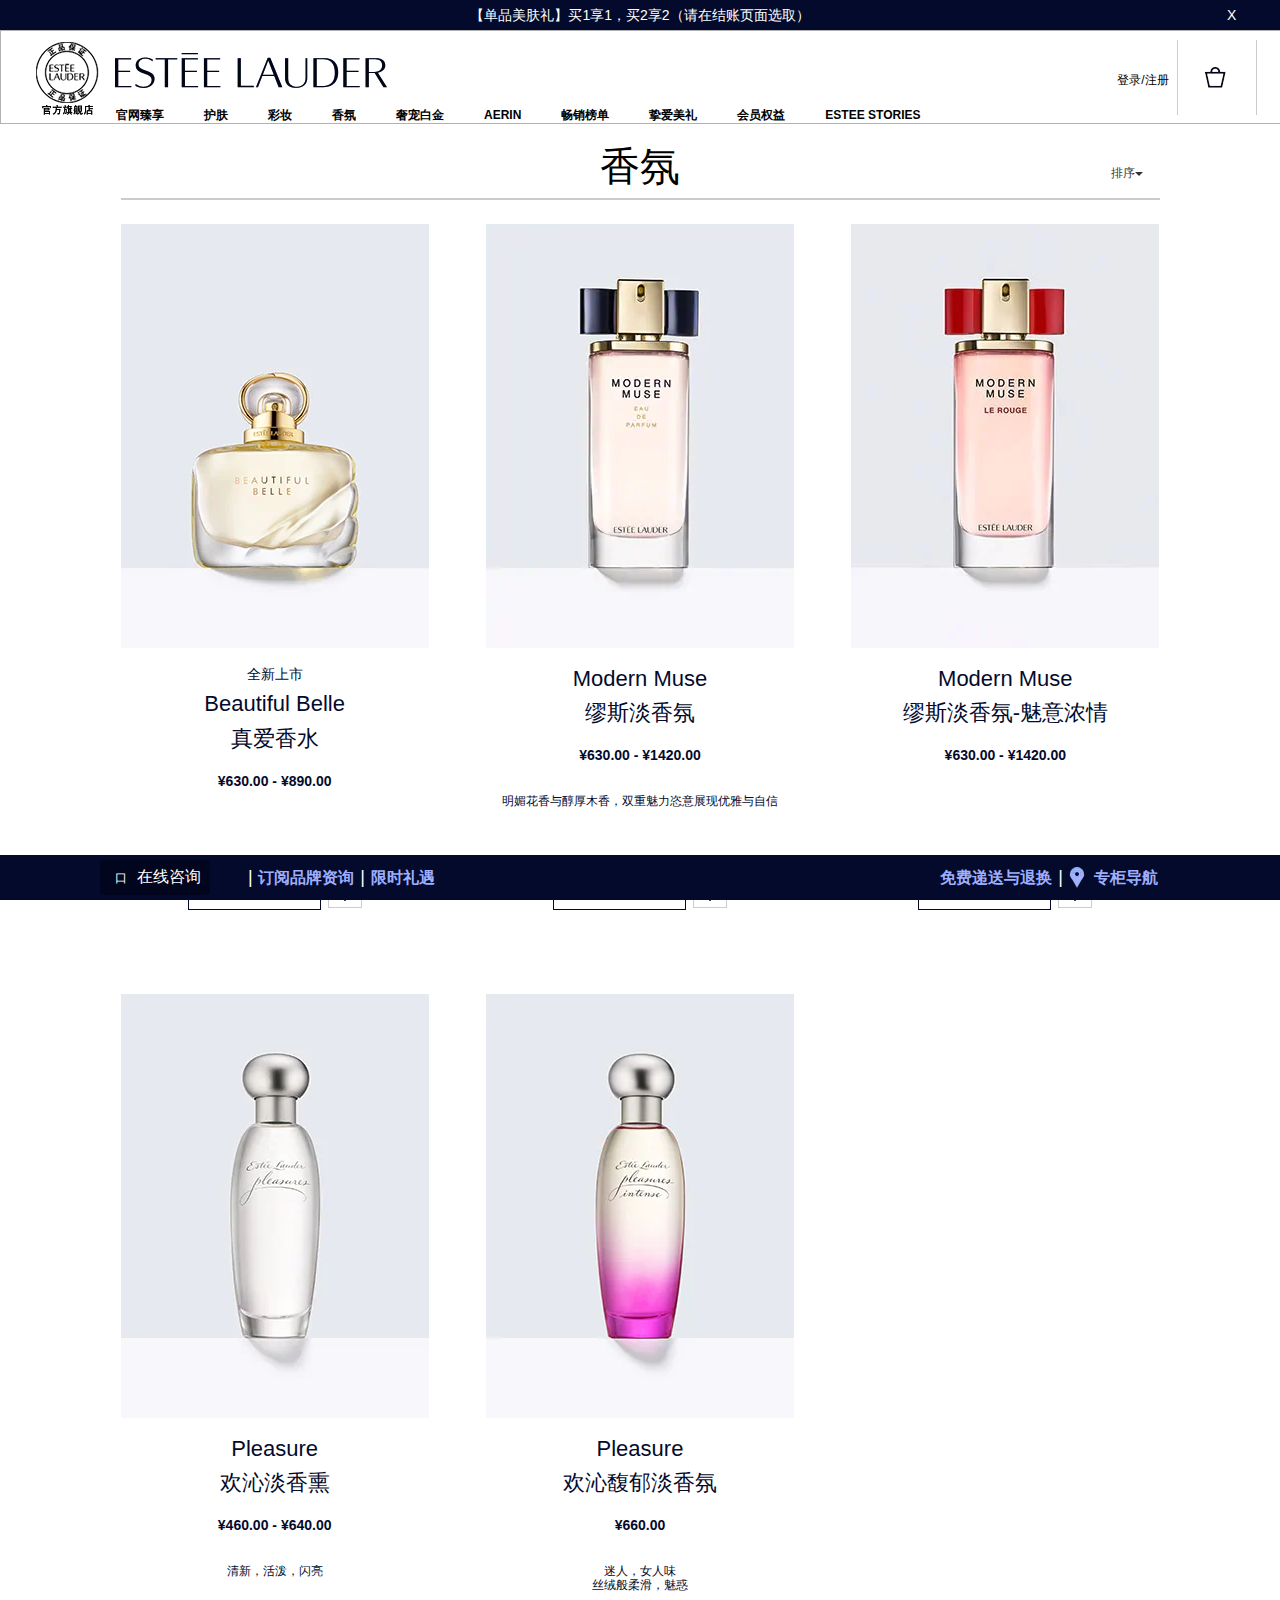
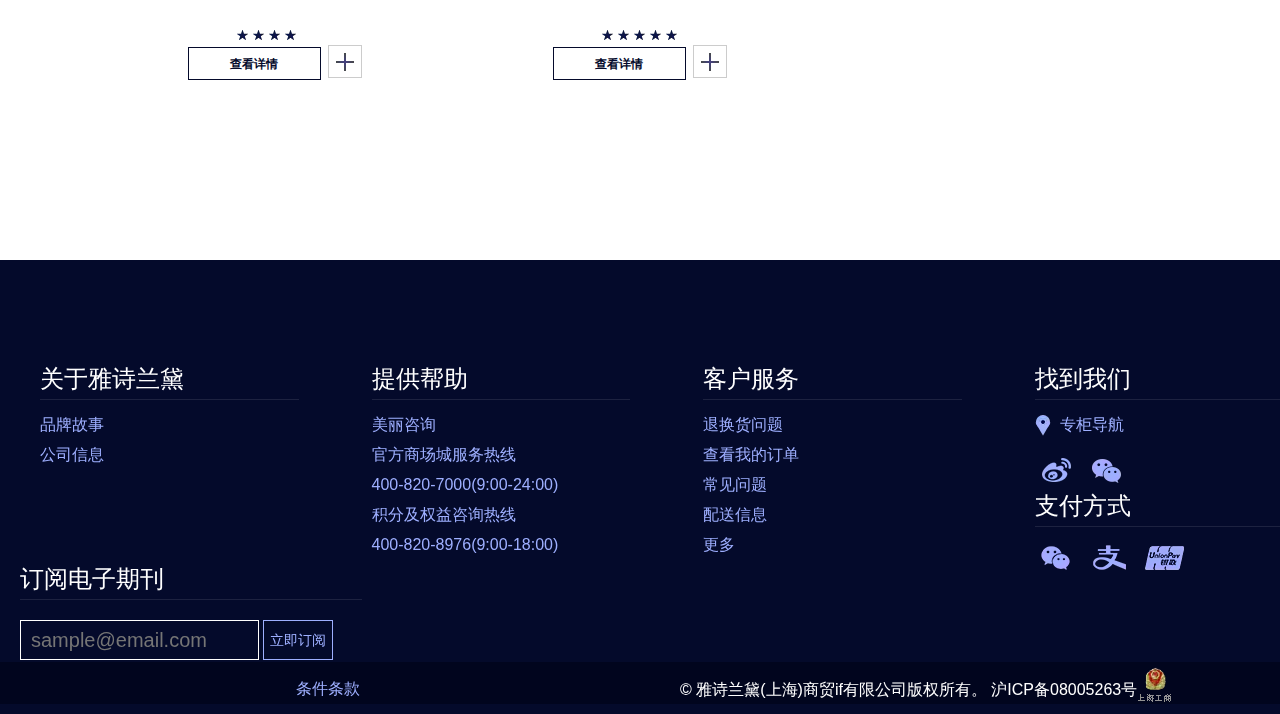
==== commit 68827f82: "estee9" ====
--- a/html/fragrant.html
+++ b/html/fragrant.html
@@ -45,8 +45,8 @@
 	    <div class="collapse navbar-collapse ljm_navbar" id="bs-example-navbar-collapse-1">
 	      <ul class="nav navbar-nav">
 	        <li><a href="../index.html">官网臻享</a></li>
-	        <li><a href="#">护肤</a></li>
-	        <li><a href="#">彩妆</a></li>
+	        <li><a href="skincare.html">护肤</a></li>
+	        <li><a href="makeup.html">彩妆</a></li>
 	        <li><a href="fragrant.html">香氛</a></li>
 	        <li><a href="#">奢宠白金</a></li>
 	        <li><a href="#">AERIN</a></li>
@@ -170,9 +170,12 @@
 		<div class="row">
 		  	<div class="col-sm-12 col-md-6 col-lg-4 con_row">
 			    <div class="thumbnail product">
-			      	<img src="../images/xiangfen01.jpg" alt="...">
+			    	<a href="frag-product.html">
+			    		<img src="../images/xiangfen01.jpg" alt="...">
+			    	</a>
+			      	
 			      	<div class="caption">
-			      		<a href="#">
+			      		<a href="sk-product.html">
 			      			<h6>全新上市</h6>
 			      			<h4>Beautiful Belle</h4>
 			      			<h3>真爱香水</h3>
@@ -185,7 +188,7 @@
 					        <span class="stars"></span>
 					        <span class="stars"></span>
 					        <span class="stars"></span><br>
-				        	<a href="product.html" class="more">查看详情</a><a href="#" class="add"></a>
+				        	<a href="frag-product.html" class="more">查看详情</a><a href="#" class="add"></a>
 				        </div>
 			
 			    	</div>
--- a/css/base.css
+++ b/css/base.css
@@ -235,12 +235,12 @@
 	width: 90px;
 	display: inline-block;
 	background: url('../images/icon.png');
-	background-position:  0 -3504px;
+	background-position:  0 -3506px;
 	padding-left: 25px;
 }
 .ft2 a:nth-of-type(2):hover{
 	background: url('../images/icon.png');
-	background-position:  0 -3550px;
+	background-position:  0 -3552px;
 }
 .menu{
 	width: 100%;
--- a/css/index-min.css
+++ b/css/index-min.css
@@ -75,12 +75,12 @@
 	.user_login .user_login_state{
 		position: relative;
 		left: 244px;
-		top: 7px;
+		top: -10px;
 	}
 	.user_login .user_item{
 		position: relative;
-		top: 28px;
-		left: 197px;
+		top: 40px;
+		left: 144px;
 	}
 	.user_login .user_item .item_icon{
 		position: relative;
@@ -111,7 +111,7 @@
 		width: 100%;
 	}
 	footer .footer_top a{
-		font-size: 14px;
+		font-size: 12px;
 	}
 	.ft1{
 		position: relative;
@@ -119,7 +119,7 @@
 	}
 	.ft2{
 		position: relative;
-		left: 0%;
+		left: 3%;
 	}
 	.brand{
 		width: 100%;
@@ -154,11 +154,11 @@
 	}
 	.limited .footerform h6{
 		position: relative;
-		top: -43px;
+		top: -55px;
 	}
 	.limited .footerform a {
 		position: relative;
-		top: -69px;
+		top: -80px;
 		left: -125px;
 	}
 	.limited ul a {
@@ -334,7 +334,6 @@
 	.ft2{
 		position: relative;
 		left: 42rem;
-		top: -15px;
 	}
 	.brand{
 		width: 100%;
